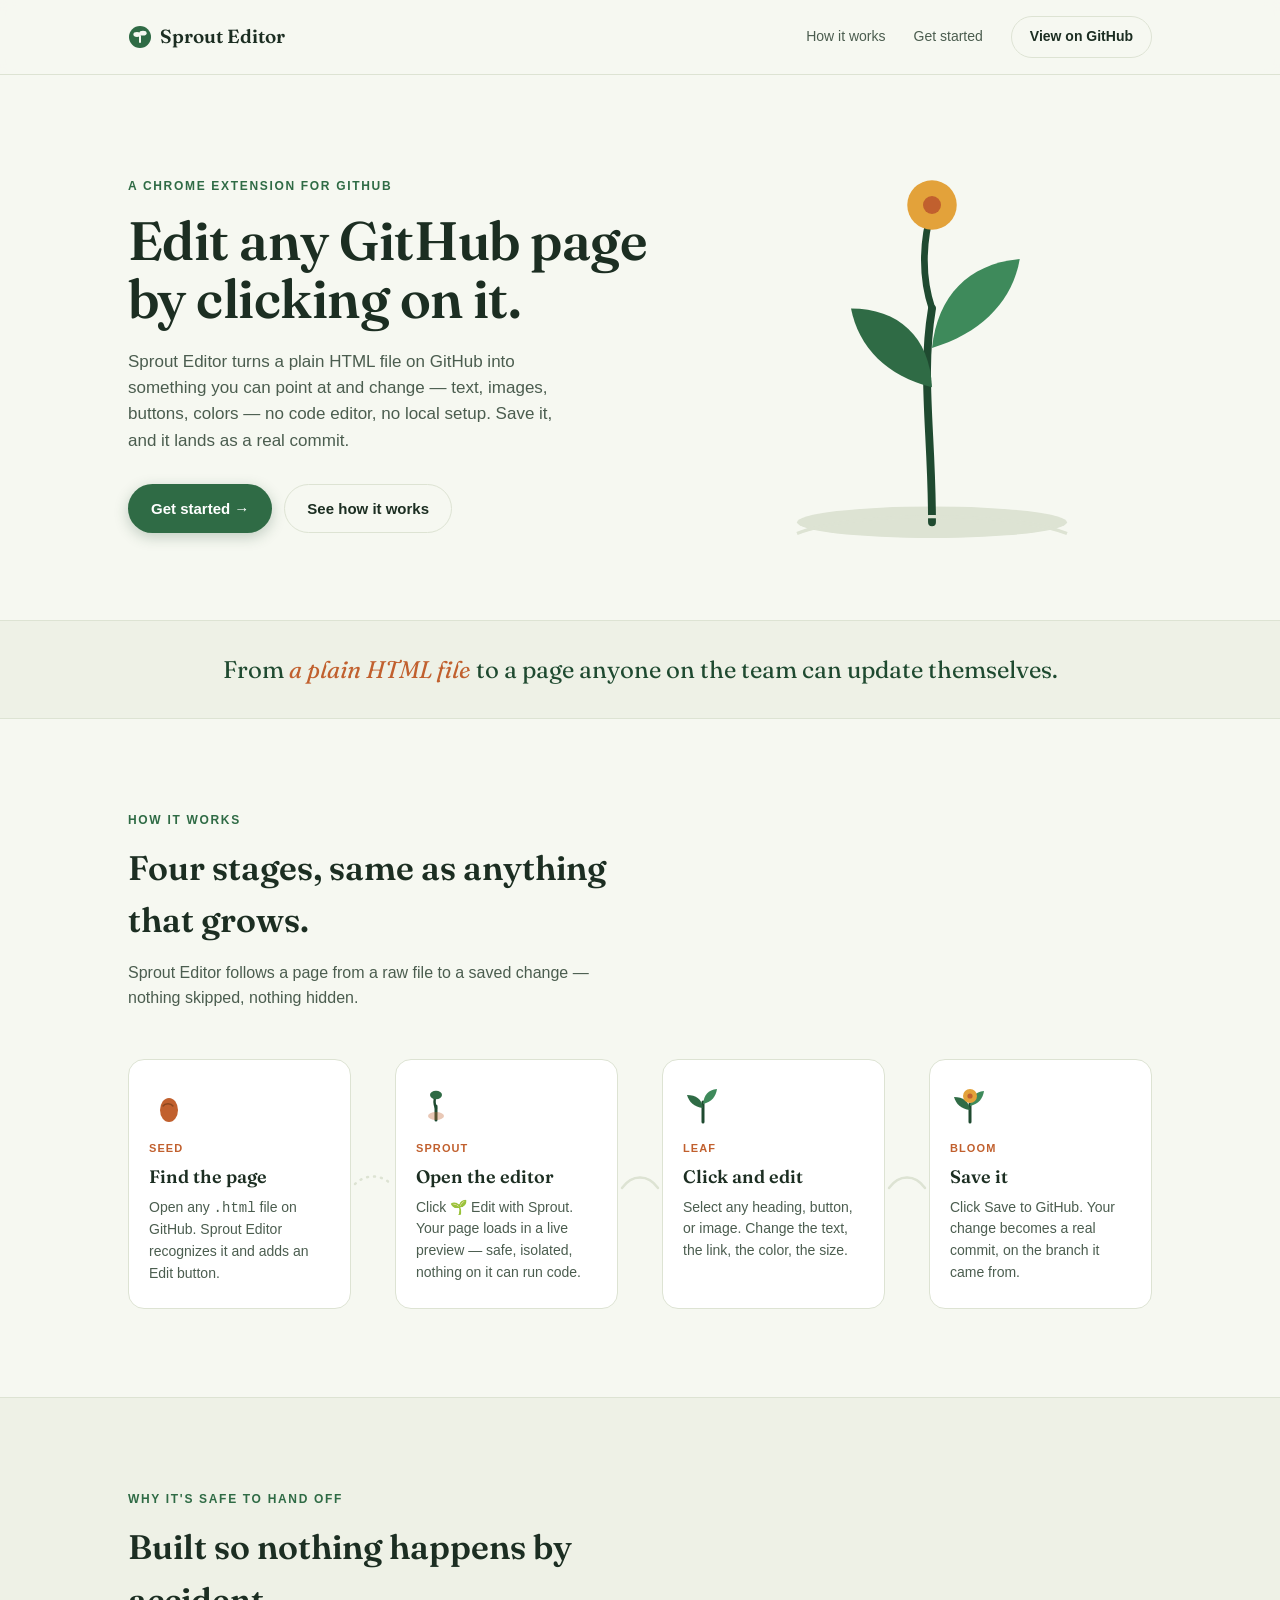
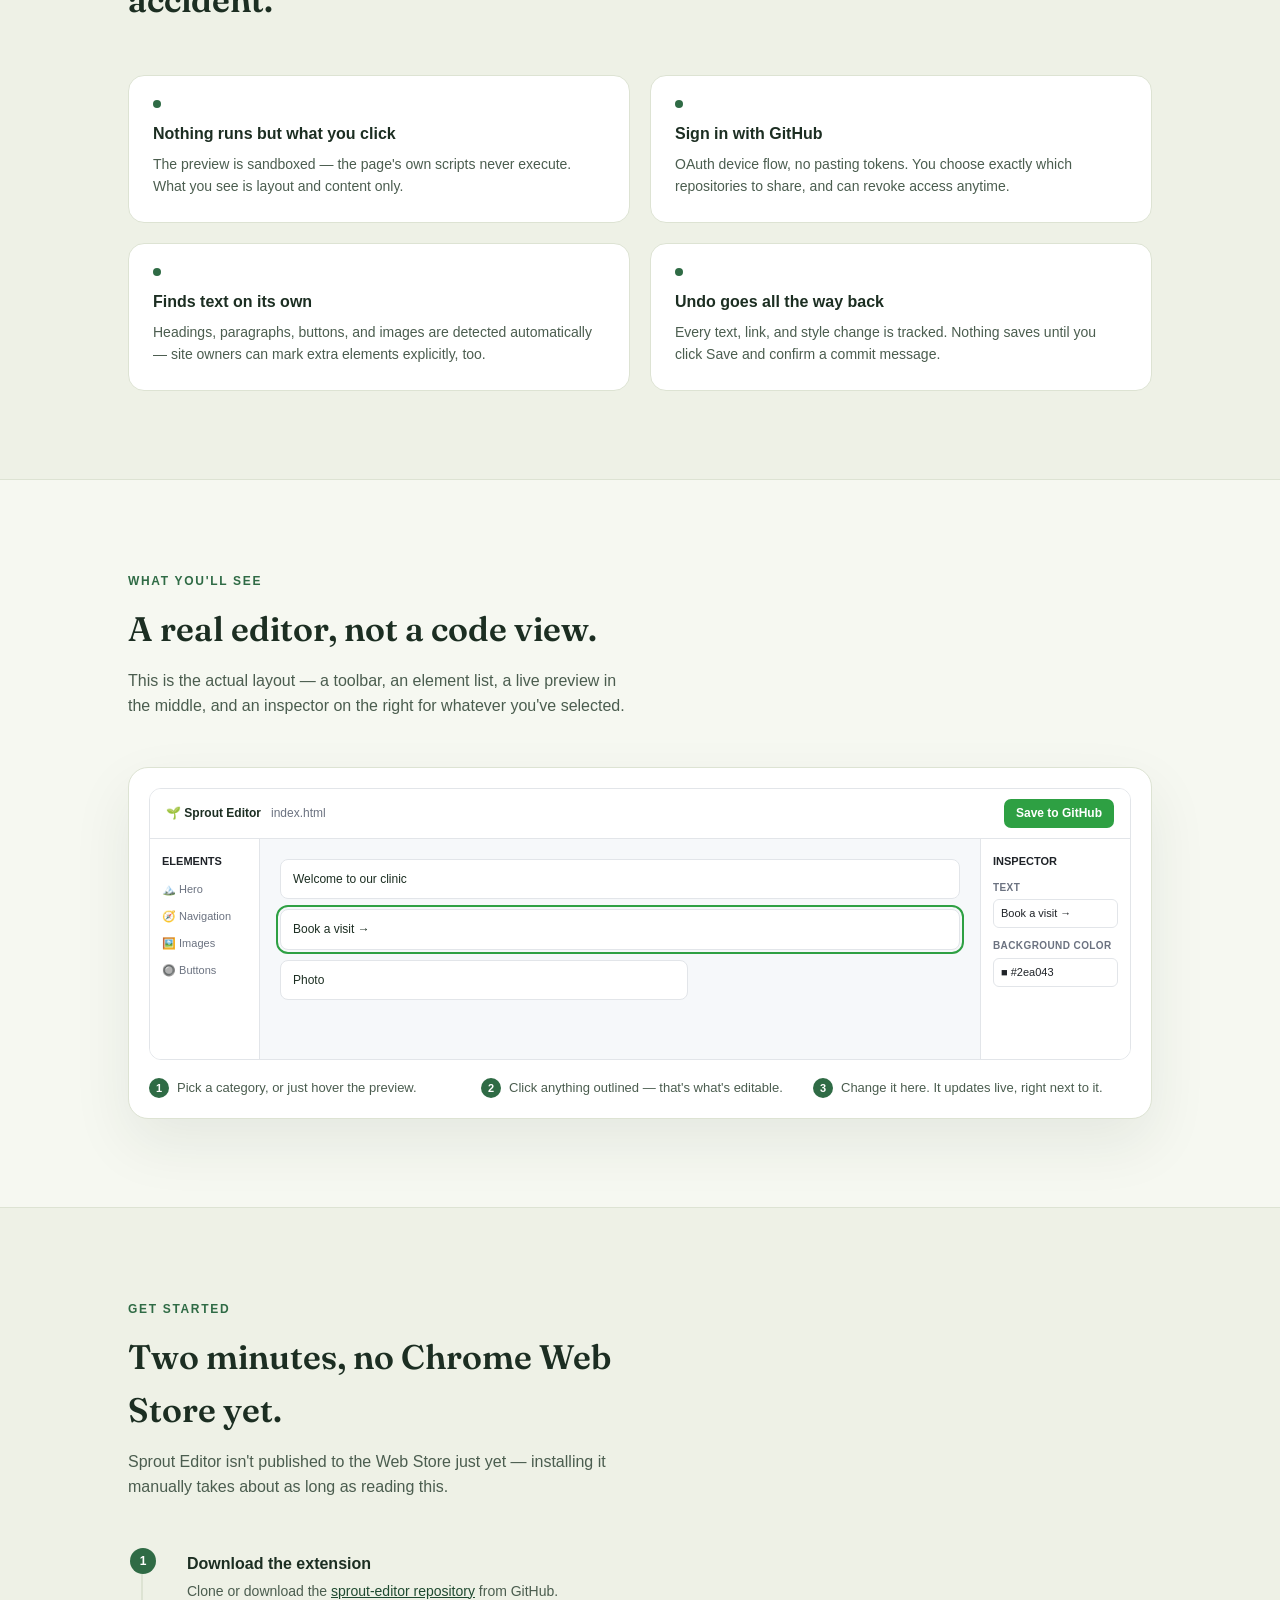
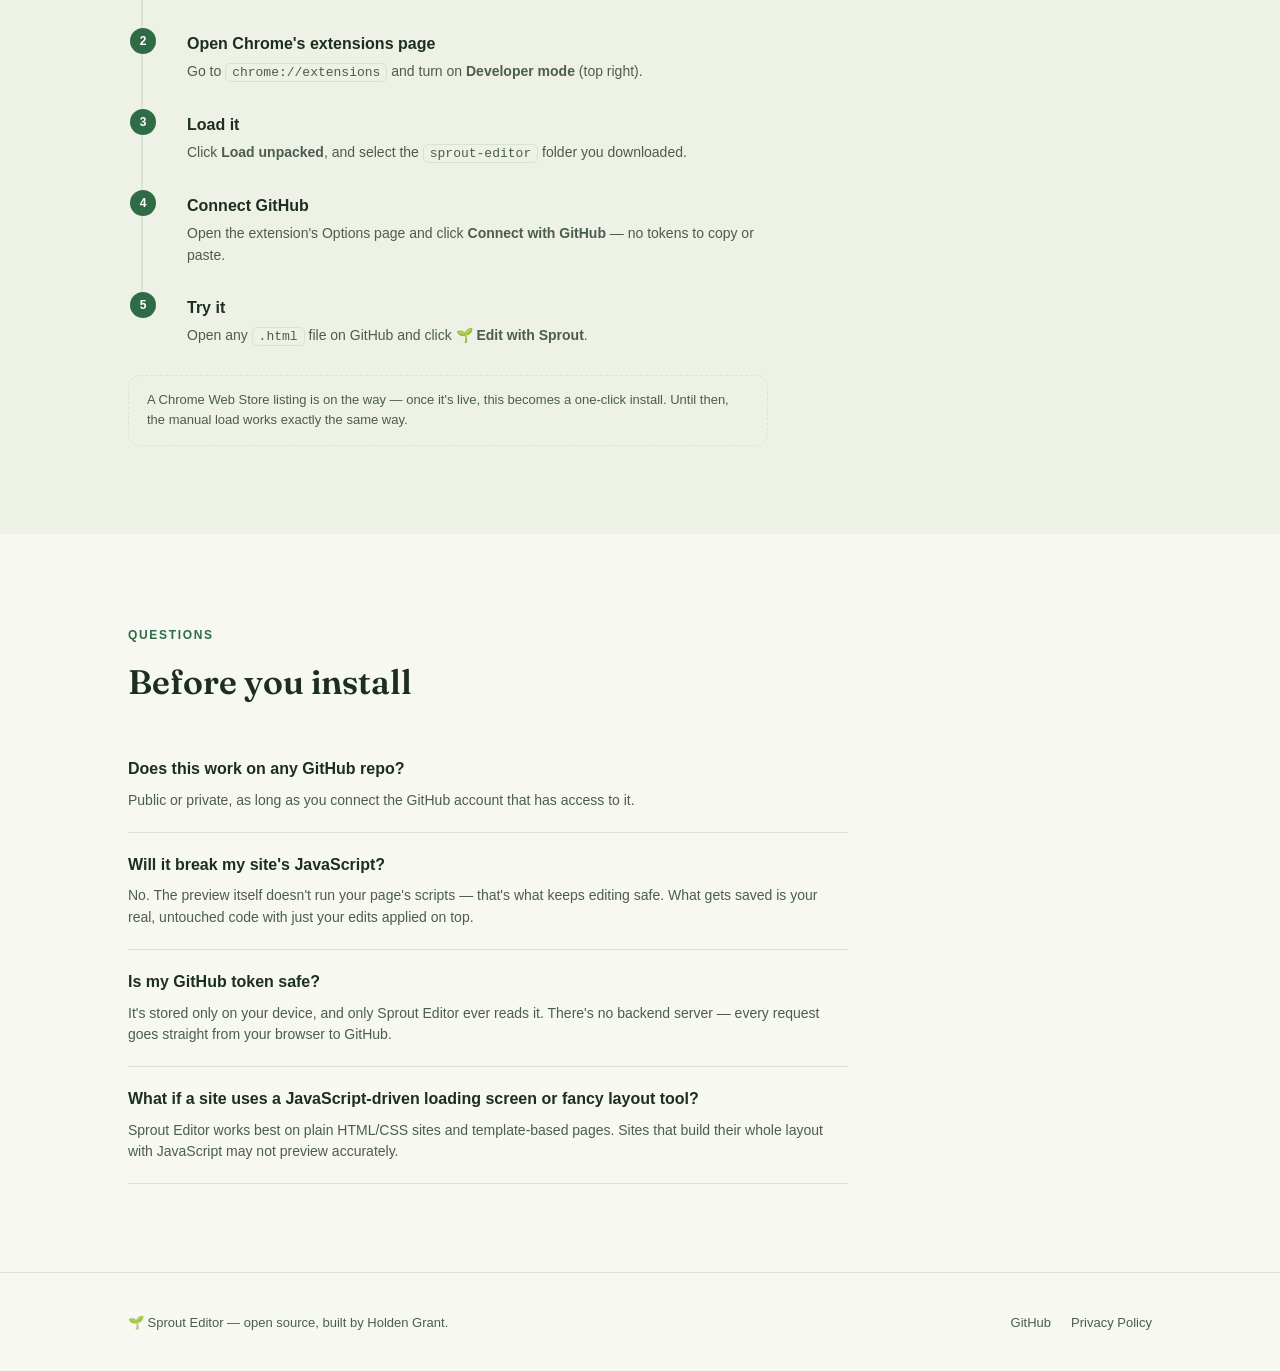
==== docs/index.html @ 5f44f954 "Add marketing/instructions homepage at docs/index.html A one-page site for the extension itself, bec" ====
<!doctype html>
<html lang="en">
<head>
<meta charset="utf-8" />
<meta name="viewport" content="width=device-width, initial-scale=1" />
<title>Sprout Editor — Edit any GitHub site by clicking on it</title>
<meta name="description" content="Sprout Editor is a Chrome extension that adds a visual, point-and-click editor to GitHub HTML files. No code editor, no local setup — click text, swap images, save as a commit." />
<link rel="icon" href="assets/icons/icon48.png" />
<link rel="preconnect" href="https://fonts.googleapis.com">
<link rel="preconnect" href="https://fonts.gstatic.com" crossorigin>
<link href="https://fonts.googleapis.com/css2?family=Fraunces:ital,opsz,wght@0,9..144,400;0,9..144,600;1,9..144,500&amp;display=swap" rel="stylesheet">
<style>
  :root {
    --paper: #F6F8F1;
    --paper-deep: #EEF1E6;
    --card: #FFFFFF;
    --ink: #1C2E22;
    --ink-soft: #4B5D4F;
    --moss: #2F6B45;
    --moss-deep: #1F4A30;
    --terracotta: #C1602E;
    --marigold: #E3A23A;
    --line: #DDE3D3;
    --radius: 16px;
    --serif: "Fraunces", ui-serif, Georgia, serif;
    --sans: -apple-system, BlinkMacSystemFont, "Segoe UI", Roboto, Helvetica, Arial, sans-serif;
  }

  * { box-sizing: border-box; }

  html { scroll-behavior: smooth; }

  body {
    margin: 0;
    background: var(--paper);
    color: var(--ink);
    font-family: var(--sans);
    line-height: 1.55;
    -webkit-font-smoothing: antialiased;
  }

  img, svg { max-width: 100%; display: block; }

  a { color: inherit; }

  .wrap {
    max-width: 1080px;
    margin: 0 auto;
    padding: 0 28px;
  }

  h1, h2, h3 { font-family: var(--serif); font-weight: 600; margin: 0; color: var(--ink); }

  .eyebrow {
    font-family: var(--sans);
    font-size: 12px;
    font-weight: 700;
    letter-spacing: 0.14em;
    text-transform: uppercase;
    color: var(--moss);
  }

  .btn {
    display: inline-flex;
    align-items: center;
    gap: 8px;
    padding: 12px 22px;
    border-radius: 999px;
    font-size: 15px;
    font-weight: 600;
    text-decoration: none;
    border: 1px solid transparent;
    transition: transform 0.15s ease, filter 0.15s ease;
  }
  .btn:hover { transform: translateY(-1px); }
  .btn--primary { background: var(--moss); color: #fff; box-shadow: 0 4px 14px rgba(31,74,48,0.25); }
  .btn--primary:hover { filter: brightness(1.07); }
  .btn--ghost { background: transparent; color: var(--ink); border-color: var(--line); }
  .btn--ghost:hover { border-color: var(--moss); color: var(--moss-deep); }

  /* ---------- Nav ---------- */

  nav {
    position: sticky;
    top: 0;
    z-index: 20;
    background: rgba(246, 248, 241, 0.88);
    backdrop-filter: blur(8px);
    border-bottom: 1px solid var(--line);
  }
  nav .wrap {
    display: flex;
    align-items: center;
    justify-content: space-between;
    padding-top: 16px;
    padding-bottom: 16px;
  }
  .wordmark {
    font-family: var(--serif);
    font-weight: 600;
    font-size: 19px;
    text-decoration: none;
    color: var(--ink);
    display: flex;
    align-items: center;
    gap: 8px;
  }
  .nav-links {
    display: flex;
    align-items: center;
    gap: 28px;
    font-size: 14px;
    font-weight: 500;
  }
  .nav-links a:not(.btn) { text-decoration: none; color: var(--ink-soft); }
  .nav-links a:not(.btn):hover { color: var(--moss-deep); }
  .nav-links .btn { padding: 9px 18px; font-size: 14px; }

  /* ---------- Hero ---------- */

  .hero {
    padding: 76px 0 64px;
  }
  .hero .wrap {
    display: grid;
    grid-template-columns: 1.1fr 0.9fr;
    gap: 48px;
    align-items: center;
  }
  .hero h1 {
    font-size: clamp(34px, 4.6vw, 54px);
    line-height: 1.08;
    margin: 14px 0 20px;
    letter-spacing: -0.01em;
  }
  .hero p.lede {
    font-size: 17px;
    color: var(--ink-soft);
    max-width: 46ch;
    margin: 0 0 30px;
  }
  .hero-actions { display: flex; gap: 12px; flex-wrap: wrap; }

  .hero-art {
    position: relative;
    display: flex;
    align-items: center;
    justify-content: center;
  }
  .hero-art svg { width: 100%; height: auto; max-width: 360px; }

  @media (prefers-reduced-motion: no-preference) {
    .hero-sway { animation: sway 6s ease-in-out infinite alternate; transform-origin: 50% 92%; }
  }
  @keyframes sway {
    from { transform: rotate(-1.5deg); }
    to   { transform: rotate(1.5deg); }
  }

  /* ---------- Promise strip ---------- */

  .promise {
    border-top: 1px solid var(--line);
    border-bottom: 1px solid var(--line);
    background: var(--paper-deep);
  }
  .promise .wrap {
    padding: 30px 28px;
    text-align: center;
    font-family: var(--serif);
    font-size: clamp(18px, 2.4vw, 24px);
    color: var(--moss-deep);
  }
  .promise em { font-style: italic; color: var(--terracotta); }

  /* ---------- Section shell ---------- */

  section { padding: 88px 0; }
  .section-head { max-width: 56ch; margin-bottom: 48px; }
  .section-head h2 { font-size: clamp(26px, 3.2vw, 34px); margin: 10px 0 14px; }
  .section-head p { color: var(--ink-soft); font-size: 16px; margin: 0; }

  /* ---------- Growth stages ---------- */

  .stages {
    display: flex;
    align-items: stretch;
    gap: 0;
  }
  .stage-card {
    flex: 1;
    background: var(--card);
    border: 1px solid var(--line);
    border-radius: var(--radius);
    padding: 26px 20px 24px;
    text-align: left;
    opacity: 0;
    transform: translateY(14px);
    transition: opacity 0.5s ease, transform 0.5s ease;
  }
  .stage-card.is-visible { opacity: 1; transform: translateY(0); }
  .stage-icon { width: 40px; height: 40px; margin-bottom: 14px; }
  .stage-label {
    font-size: 11px;
    font-weight: 700;
    letter-spacing: 0.1em;
    text-transform: uppercase;
    color: var(--terracotta);
    margin-bottom: 6px;
  }
  .stage-card h3 { font-size: 18px; margin-bottom: 6px; }
  .stage-card p { font-size: 14px; color: var(--ink-soft); margin: 0; }
  .sprig { flex: 0 0 auto; width: 44px; display: flex; align-items: center; justify-content: center; }
  .sprig svg { width: 40px; height: 32px; }

  @media (max-width: 860px) {
    .stages { flex-direction: column; }
    .sprig { width: auto; height: 32px; }
    .sprig svg { transform: rotate(90deg); width: 28px; height: 22px; margin: 0 auto; }
  }

  /* ---------- Feature grid ---------- */

  .features {
    display: grid;
    grid-template-columns: repeat(2, 1fr);
    gap: 20px;
  }
  .feature {
    background: var(--card);
    border: 1px solid var(--line);
    border-radius: var(--radius);
    padding: 24px;
  }
  .feature h3 { font-size: 16px; margin-bottom: 8px; font-family: var(--sans); font-weight: 700; }
  .feature p { font-size: 14px; color: var(--ink-soft); margin: 0; }
  .feature .dot { width: 8px; height: 8px; border-radius: 50%; background: var(--moss); margin-bottom: 14px; }

  @media (max-width: 700px) { .features { grid-template-columns: 1fr; } }

  /* ---------- Product diagram (uses the REAL product's own colors) ---------- */

  .diagram-shell {
    background: var(--card);
    border: 1px solid var(--line);
    border-radius: 20px;
    padding: 20px;
    box-shadow: 0 24px 60px rgba(28,46,34,0.08);
  }
  .diagram {
    --p-green: #2ea043;
    --p-bg: #f6f8fa;
    --p-panel: #ffffff;
    --p-border: #e2e5e9;
    border: 1px solid var(--p-border);
    border-radius: 12px;
    overflow: hidden;
    font-family: var(--sans);
  }
  .diagram-toolbar {
    display: flex;
    align-items: center;
    justify-content: space-between;
    padding: 10px 16px;
    background: var(--p-panel);
    border-bottom: 1px solid var(--p-border);
    font-size: 12px;
  }
  .diagram-toolbar .brand { font-weight: 700; }
  .diagram-toolbar .save {
    background: var(--p-green);
    color: #fff;
    padding: 5px 12px;
    border-radius: 7px;
    font-weight: 600;
  }
  .diagram-body { display: grid; grid-template-columns: 110px 1fr 150px; min-height: 220px; }
  .diagram-col { padding: 14px 12px; font-size: 11px; }
  .diagram-sidebar { background: var(--p-panel); border-right: 1px solid var(--p-border); color: #6b7280; }
  .diagram-sidebar .item { padding: 5px 0; }
  .diagram-canvas { background: var(--p-bg); position: relative; padding: 20px; }
  .diagram-canvas .block { background: #fff; border-radius: 8px; padding: 10px 12px; font-size: 12px; margin-bottom: 10px; border: 1px solid var(--p-border); }
  .diagram-canvas .selected { outline: 2px solid var(--p-green); outline-offset: 2px; }
  .diagram-inspector { background: var(--p-panel); border-left: 1px solid var(--p-border); color: #374151; }
  .diagram-inspector .field-label { font-weight: 700; font-size: 10px; margin: 10px 0 4px; text-transform: uppercase; letter-spacing: 0.04em; color: #6b7280; }
  .diagram-inspector .field { border: 1px solid var(--p-border); border-radius: 6px; padding: 5px 7px; font-size: 11px; color: #1f2328; }

  .callouts { margin-top: 18px; display: grid; grid-template-columns: repeat(3, 1fr); gap: 14px; }
  .callout { font-size: 13px; color: var(--ink-soft); }
  .callout .num {
    display: inline-flex; align-items: center; justify-content: center;
    width: 20px; height: 20px; border-radius: 50%;
    background: var(--moss); color: #fff; font-size: 11px; font-weight: 700;
    margin-right: 8px;
  }

  @media (max-width: 760px) {
    .diagram-body { grid-template-columns: 1fr; }
    .diagram-sidebar, .diagram-inspector { display: none; }
    .callouts { grid-template-columns: 1fr; }
  }

  /* ---------- Get started ---------- */

  .steps { counter-reset: step; list-style: none; margin: 0; padding: 0; max-width: 640px; }
  .steps li {
    counter-increment: step;
    position: relative;
    padding: 4px 0 26px 44px;
    border-left: 2px solid var(--line);
    margin-left: 13px;
  }
  .steps li:last-child { border-left-color: transparent; padding-bottom: 0; }
  .steps li::before {
    content: counter(step);
    position: absolute;
    left: -13px;
    top: 0;
    width: 26px;
    height: 26px;
    border-radius: 50%;
    background: var(--moss);
    color: #fff;
    font-size: 12px;
    font-weight: 700;
    display: flex;
    align-items: center;
    justify-content: center;
  }
  .steps h3 { font-size: 16px; font-family: var(--sans); font-weight: 700; margin-bottom: 4px; }
  .steps p { margin: 0; font-size: 14px; color: var(--ink-soft); }
  .steps code {
    background: var(--paper-deep);
    border: 1px solid var(--line);
    padding: 1px 6px;
    border-radius: 5px;
    font-size: 13px;
  }
  .note {
    margin-top: 28px;
    padding: 14px 18px;
    background: var(--paper-deep);
    border: 1px dashed var(--line);
    border-radius: 12px;
    font-size: 13px;
    color: var(--ink-soft);
    max-width: 640px;
  }

  /* ---------- FAQ ---------- */

  .faq { max-width: 720px; }
  .faq-item { border-bottom: 1px solid var(--line); padding: 20px 0; }
  .faq-item:first-child { padding-top: 0; }
  .faq-item h3 { font-size: 16px; font-family: var(--sans); font-weight: 700; margin-bottom: 8px; }
  .faq-item p { margin: 0; font-size: 14px; color: var(--ink-soft); }

  /* ---------- Footer ---------- */

  footer { border-top: 1px solid var(--line); padding: 40px 0; }
  footer .wrap {
    display: flex;
    align-items: center;
    justify-content: space-between;
    flex-wrap: wrap;
    gap: 16px;
    font-size: 13px;
    color: var(--ink-soft);
  }
  footer a { text-decoration: none; }
  footer a:hover { color: var(--moss-deep); }
  .footer-links { display: flex; gap: 20px; }

  @media (max-width: 860px) {
    .hero .wrap { grid-template-columns: 1fr; }
    .hero-art { order: -1; }
    .hero-art svg { max-width: 220px; }
  }
</style>
</head>
<body>

<nav>
  <div class="wrap">
    <a class="wordmark" href="#top">
      <svg width="24" height="24" viewBox="0 0 24 24" fill="none"><circle cx="12" cy="12" r="11" fill="#2F6B45"/><path d="M12 17V11" stroke="#F6F8F1" stroke-width="2" stroke-linecap="round"/><ellipse cx="9" cy="9.5" rx="3.6" ry="2.4" fill="#F6F8F1"/><ellipse cx="15" cy="8.2" rx="3.6" ry="2.4" fill="#F6F8F1"/></svg>
      Sprout Editor
    </a>
    <div class="nav-links">
      <a href="#how">How it works</a>
      <a href="#start">Get started</a>
      <a class="btn btn--ghost" href="https://github.com/HoldenGrant/sprout-editor" target="_blank" rel="noopener">View on GitHub</a>
    </div>
  </div>
</nav>

<header class="hero" id="top">
  <div class="wrap">
    <div>
      <span class="eyebrow">A Chrome extension for GitHub</span>
      <h1>Edit any GitHub page by clicking on it.</h1>
      <p class="lede">Sprout Editor turns a plain HTML file on GitHub into something you can point at and change — text, images, buttons, colors — no code editor, no local setup. Save it, and it lands as a real commit.</p>
      <div class="hero-actions">
        <a class="btn btn--primary" href="#start">Get started →</a>
        <a class="btn btn--ghost" href="#how">See how it works</a>
      </div>
    </div>
    <div class="hero-art" aria-hidden="true">
      <svg class="hero-sway" viewBox="0 0 320 360" fill="none" xmlns="http://www.w3.org/2000/svg">
        <ellipse cx="160" cy="330" rx="120" ry="14" fill="#DDE3D3"/>
        <path d="M160 330 C160 250 150 200 160 140" stroke="#1F4A30" stroke-width="7" stroke-linecap="round"/>
        <path d="M160 210 C120 200 95 175 88 140 C130 140 158 165 160 210Z" fill="#2F6B45"/>
        <path d="M160 175 C205 162 232 132 238 96 C193 100 165 128 160 175Z" fill="#3E8A5B"/>
        <path d="M160 140 C150 110 152 78 160 52" stroke="#1F4A30" stroke-width="6" stroke-linecap="round"/>
        <circle cx="160" cy="48" r="22" fill="#E3A23A"/>
        <circle cx="160" cy="48" r="8" fill="#C1602E"/>
        <path d="M40 340 C90 320 230 320 280 340" stroke="#DDE3D3" stroke-width="3" fill="none"/>
      </svg>
    </div>
  </div>
</header>

<div class="promise">
  <div class="wrap">From <em>a plain HTML file</em> to a page anyone on the team can update themselves.</div>
</div>

<section id="how">
  <div class="wrap">
    <div class="section-head">
      <span class="eyebrow">How it works</span>
      <h2>Four stages, same as anything that grows.</h2>
      <p>Sprout Editor follows a page from a raw file to a saved change — nothing skipped, nothing hidden.</p>
    </div>

    <div class="stages" id="stagesRow">
      <div class="stage-card">
        <svg class="stage-icon" viewBox="0 0 40 40" fill="none"><ellipse cx="20" cy="24" rx="9" ry="12" fill="#C1602E"/><path d="M14 20c2-3 8-3 10 0" stroke="#8C471F" stroke-width="1.4" stroke-linecap="round"/></svg>
        <div class="stage-label">Seed</div>
        <h3>Find the page</h3>
        <p>Open any <code>.html</code> file on GitHub. Sprout Editor recognizes it and adds an Edit button.</p>
      </div>

      <div class="sprig" aria-hidden="true"><svg viewBox="0 0 40 32"><path d="M2 16c10-10 26-10 36 0" stroke="#DDE3D3" stroke-width="2.5" fill="none" stroke-dasharray="1 6" stroke-linecap="round"/></svg></div>

      <div class="stage-card">
        <svg class="stage-icon" viewBox="0 0 40 40" fill="none"><path d="M20 34V20" stroke="#1F4A30" stroke-width="3" stroke-linecap="round"/><path d="M20 22c-3-6-1-11 0-14" stroke="#1F4A30" stroke-width="2.5" stroke-linecap="round" fill="none"/><ellipse cx="20" cy="9" rx="6" ry="4.2" fill="#2F6B45"/><ellipse cx="20" cy="30" rx="8" ry="4" fill="#C1602E" opacity="0.35"/></svg>
        <div class="stage-label">Sprout</div>
        <h3>Open the editor</h3>
        <p>Click 🌱 Edit with Sprout. Your page loads in a live preview — safe, isolated, nothing on it can run code.</p>
      </div>

      <div class="sprig" aria-hidden="true"><svg viewBox="0 0 40 32"><path d="M2 20c10-14 26-14 36 0" stroke="#DDE3D3" stroke-width="2.5" fill="none" stroke-linecap="round"/></svg></div>

      <div class="stage-card">
        <svg class="stage-icon" viewBox="0 0 40 40" fill="none"><path d="M20 36V16" stroke="#1F4A30" stroke-width="3" stroke-linecap="round"/><path d="M20 22c-9-1-14-6-16-13 9 0 15 4 16 13Z" fill="#2F6B45"/><path d="M20 18c9-2 13-8 14-15 -9 1-13 6-14 15Z" fill="#3E8A5B"/></svg>
        <div class="stage-label">Leaf</div>
        <h3>Click and edit</h3>
        <p>Select any heading, button, or image. Change the text, the link, the color, the size.</p>
      </div>

      <div class="sprig" aria-hidden="true"><svg viewBox="0 0 40 32"><path d="M2 20c10-14 26-14 36 0" stroke="#DDE3D3" stroke-width="2.5" fill="none" stroke-linecap="round"/></svg></div>

      <div class="stage-card">
        <svg class="stage-icon" viewBox="0 0 40 40" fill="none"><path d="M20 36V18" stroke="#1F4A30" stroke-width="3" stroke-linecap="round"/><path d="M20 24c-9-1-14-6-16-13 9 0 15 4 16 13Z" fill="#2F6B45"/><path d="M20 20c9-2 13-8 14-15 -9 1-13 6-14 15Z" fill="#3E8A5B"/><circle cx="20" cy="10" r="7" fill="#E3A23A"/><circle cx="20" cy="10" r="2.6" fill="#C1602E"/></svg>
        <div class="stage-label">Bloom</div>
        <h3>Save it</h3>
        <p>Click Save to GitHub. Your change becomes a real commit, on the branch it came from.</p>
      </div>
    </div>
  </div>
</section>

<section id="features" style="background:var(--paper-deep); border-top:1px solid var(--line); border-bottom:1px solid var(--line);">
  <div class="wrap">
    <div class="section-head">
      <span class="eyebrow">Why it's safe to hand off</span>
      <h2>Built so nothing happens by accident.</h2>
    </div>
    <div class="features">
      <div class="feature"><div class="dot"></div><h3>Nothing runs but what you click</h3><p>The preview is sandboxed — the page's own scripts never execute. What you see is layout and content only.</p></div>
      <div class="feature"><div class="dot"></div><h3>Sign in with GitHub</h3><p>OAuth device flow, no pasting tokens. You choose exactly which repositories to share, and can revoke access anytime.</p></div>
      <div class="feature"><div class="dot"></div><h3>Finds text on its own</h3><p>Headings, paragraphs, buttons, and images are detected automatically — site owners can mark extra elements explicitly, too.</p></div>
      <div class="feature"><div class="dot"></div><h3>Undo goes all the way back</h3><p>Every text, link, and style change is tracked. Nothing saves until you click Save and confirm a commit message.</p></div>
    </div>
  </div>
</section>

<section id="diagram">
  <div class="wrap">
    <div class="section-head">
      <span class="eyebrow">What you'll see</span>
      <h2>A real editor, not a code view.</h2>
      <p>This is the actual layout — a toolbar, an element list, a live preview in the middle, and an inspector on the right for whatever you've selected.</p>
    </div>

    <div class="diagram-shell">
      <div class="diagram">
        <div class="diagram-toolbar">
          <span class="brand">🌱 Sprout Editor &nbsp; <span style="color:#6b7280; font-weight:400;">index.html</span></span>
          <span class="save">Save to GitHub</span>
        </div>
        <div class="diagram-body">
          <div class="diagram-col diagram-sidebar">
            <div style="font-weight:700; color:#1f2328; margin-bottom:6px;">ELEMENTS</div>
            <div class="item">🏔️ Hero</div>
            <div class="item">🧭 Navigation</div>
            <div class="item">🖼️ Images</div>
            <div class="item">🔘 Buttons</div>
          </div>
          <div class="diagram-col diagram-canvas">
            <div class="block">Welcome to our clinic</div>
            <div class="block selected">Book a visit →</div>
            <div class="block" style="width:60%;">Photo</div>
          </div>
          <div class="diagram-col diagram-inspector">
            <div style="font-weight:700; color:#1f2328;">INSPECTOR</div>
            <div class="field-label">Text</div>
            <div class="field">Book a visit →</div>
            <div class="field-label">Background color</div>
            <div class="field">■ #2ea043</div>
          </div>
        </div>
      </div>

      <div class="callouts">
        <div class="callout"><span class="num">1</span>Pick a category, or just hover the preview.</div>
        <div class="callout"><span class="num">2</span>Click anything outlined — that's what's editable.</div>
        <div class="callout"><span class="num">3</span>Change it here. It updates live, right next to it.</div>
      </div>
    </div>
  </div>
</section>

<section id="start" style="background:var(--paper-deep); border-top:1px solid var(--line);">
  <div class="wrap">
    <div class="section-head">
      <span class="eyebrow">Get started</span>
      <h2>Two minutes, no Chrome Web Store yet.</h2>
      <p>Sprout Editor isn't published to the Web Store just yet — installing it manually takes about as long as reading this.</p>
    </div>

    <ol class="steps">
      <li>
        <h3>Download the extension</h3>
        <p>Clone or download the <a href="https://github.com/HoldenGrant/sprout-editor" target="_blank" rel="noopener" style="color:var(--moss-deep);">sprout-editor repository</a> from GitHub.</p>
      </li>
      <li>
        <h3>Open Chrome's extensions page</h3>
        <p>Go to <code>chrome://extensions</code> and turn on <strong>Developer mode</strong> (top right).</p>
      </li>
      <li>
        <h3>Load it</h3>
        <p>Click <strong>Load unpacked</strong>, and select the <code>sprout-editor</code> folder you downloaded.</p>
      </li>
      <li>
        <h3>Connect GitHub</h3>
        <p>Open the extension's Options page and click <strong>Connect with GitHub</strong> — no tokens to copy or paste.</p>
      </li>
      <li>
        <h3>Try it</h3>
        <p>Open any <code>.html</code> file on GitHub and click <strong>🌱 Edit with Sprout</strong>.</p>
      </li>
    </ol>

    <div class="note">A Chrome Web Store listing is on the way — once it's live, this becomes a one-click install. Until then, the manual load works exactly the same way.</div>
  </div>
</section>

<section id="faq">
  <div class="wrap">
    <div class="section-head">
      <span class="eyebrow">Questions</span>
      <h2>Before you install</h2>
    </div>
    <div class="faq">
      <div class="faq-item"><h3>Does this work on any GitHub repo?</h3><p>Public or private, as long as you connect the GitHub account that has access to it.</p></div>
      <div class="faq-item"><h3>Will it break my site's JavaScript?</h3><p>No. The preview itself doesn't run your page's scripts — that's what keeps editing safe. What gets saved is your real, untouched code with just your edits applied on top.</p></div>
      <div class="faq-item"><h3>Is my GitHub token safe?</h3><p>It's stored only on your device, and only Sprout Editor ever reads it. There's no backend server — every request goes straight from your browser to GitHub.</p></div>
      <div class="faq-item"><h3>What if a site uses a JavaScript-driven loading screen or fancy layout tool?</h3><p>Sprout Editor works best on plain HTML/CSS sites and template-based pages. Sites that build their whole layout with JavaScript may not preview accurately.</p></div>
    </div>
  </div>
</section>

<footer>
  <div class="wrap">
    <span>🌱 Sprout Editor — open source, built by <a href="https://github.com/HoldenGrant" target="_blank" rel="noopener">Holden Grant</a>.</span>
    <div class="footer-links">
      <a href="https://github.com/HoldenGrant/sprout-editor" target="_blank" rel="noopener">GitHub</a>
      <a href="webstore/privacy-policy.html">Privacy Policy</a>
    </div>
  </div>
</footer>

<script>
  // Stagger the growth-stage cards in as they scroll into view. Respects
  // reduced-motion by just... not needing to do anything extra — the CSS
  // transition duration is short enough (0.5s) that we don't gate this
  // separately, but we do skip the stagger delay entirely if requested.
  const stageCards = document.querySelectorAll('.stage-card');
  const reduceMotion = window.matchMedia('(prefers-reduced-motion: reduce)').matches;

  const observer = new IntersectionObserver((entries) => {
    entries.forEach((entry, i) => {
      if (entry.isIntersecting) {
        const delay = reduceMotion ? 0 : i * 90;
        setTimeout(() => entry.target.classList.add('is-visible'), delay);
        observer.unobserve(entry.target);
      }
    });
  }, { threshold: 0.15 });

  stageCards.forEach((card) => observer.observe(card));
</script>

</body>
</html>
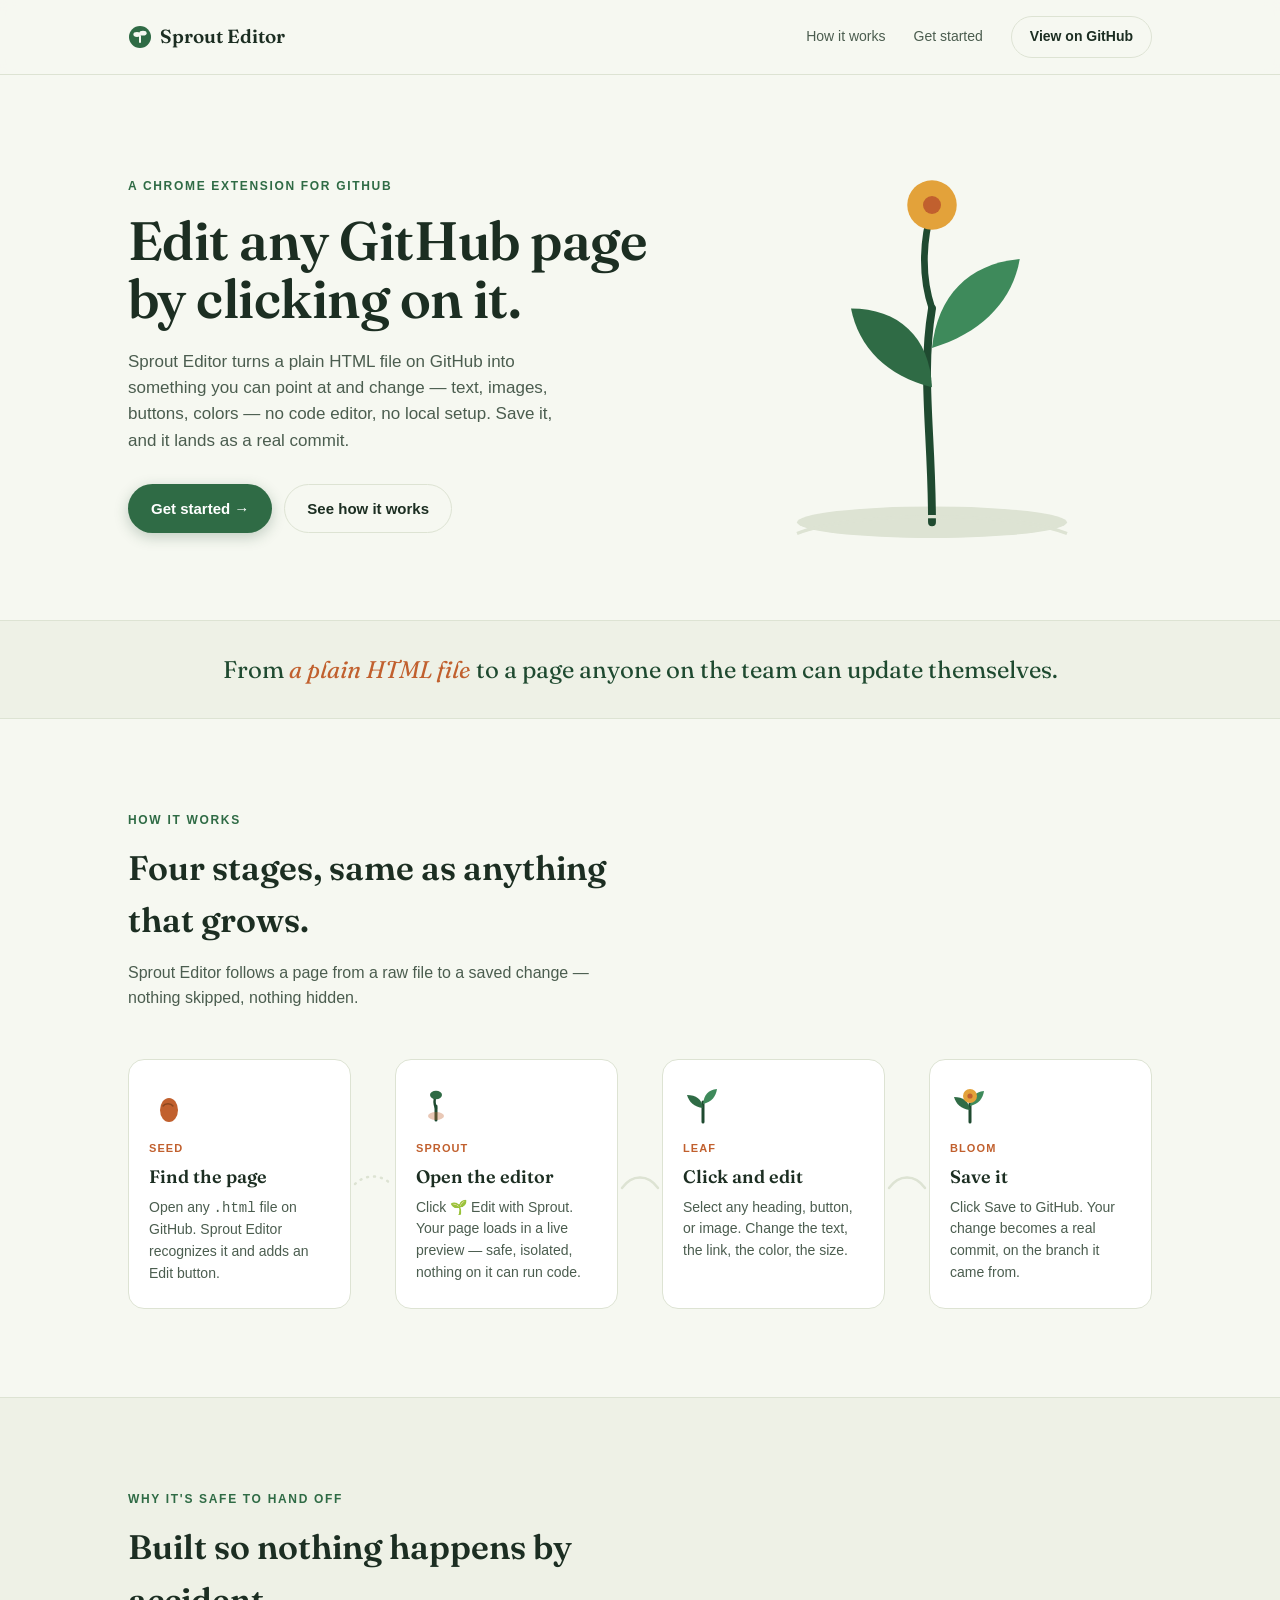
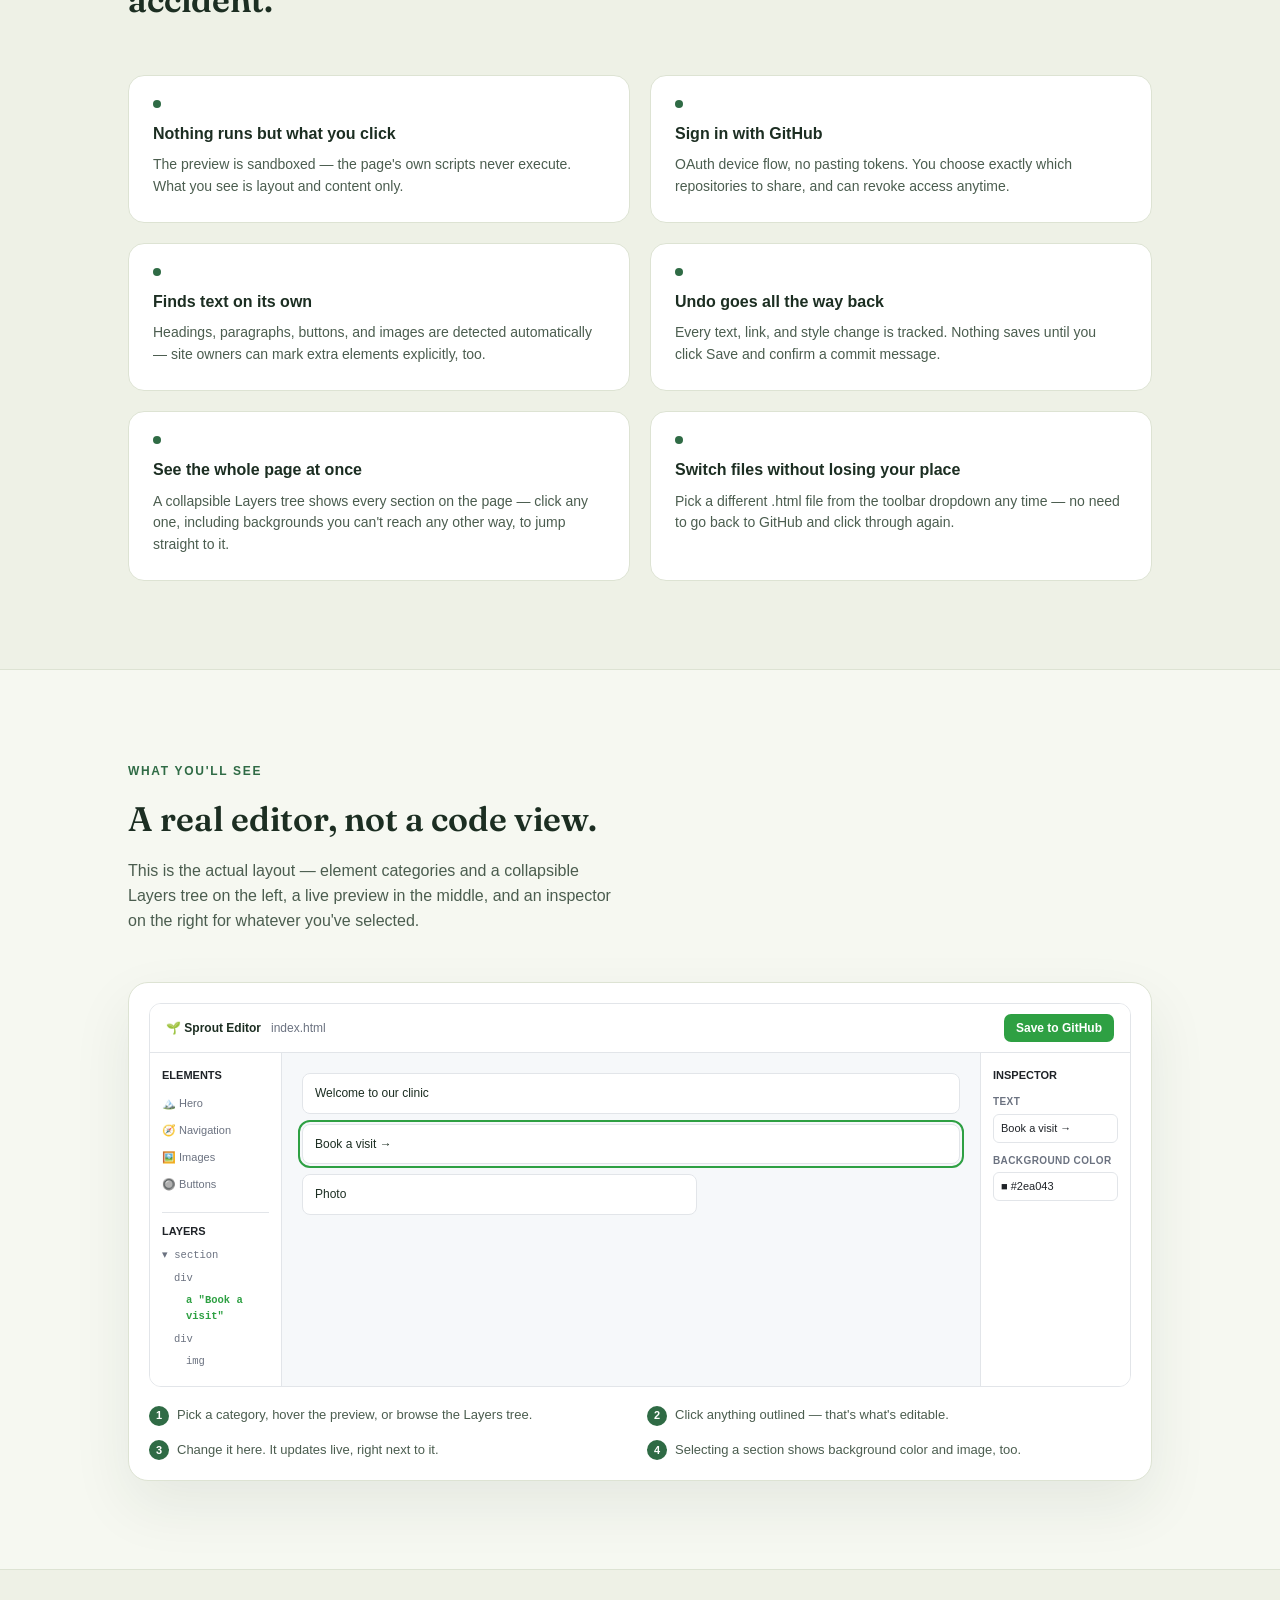
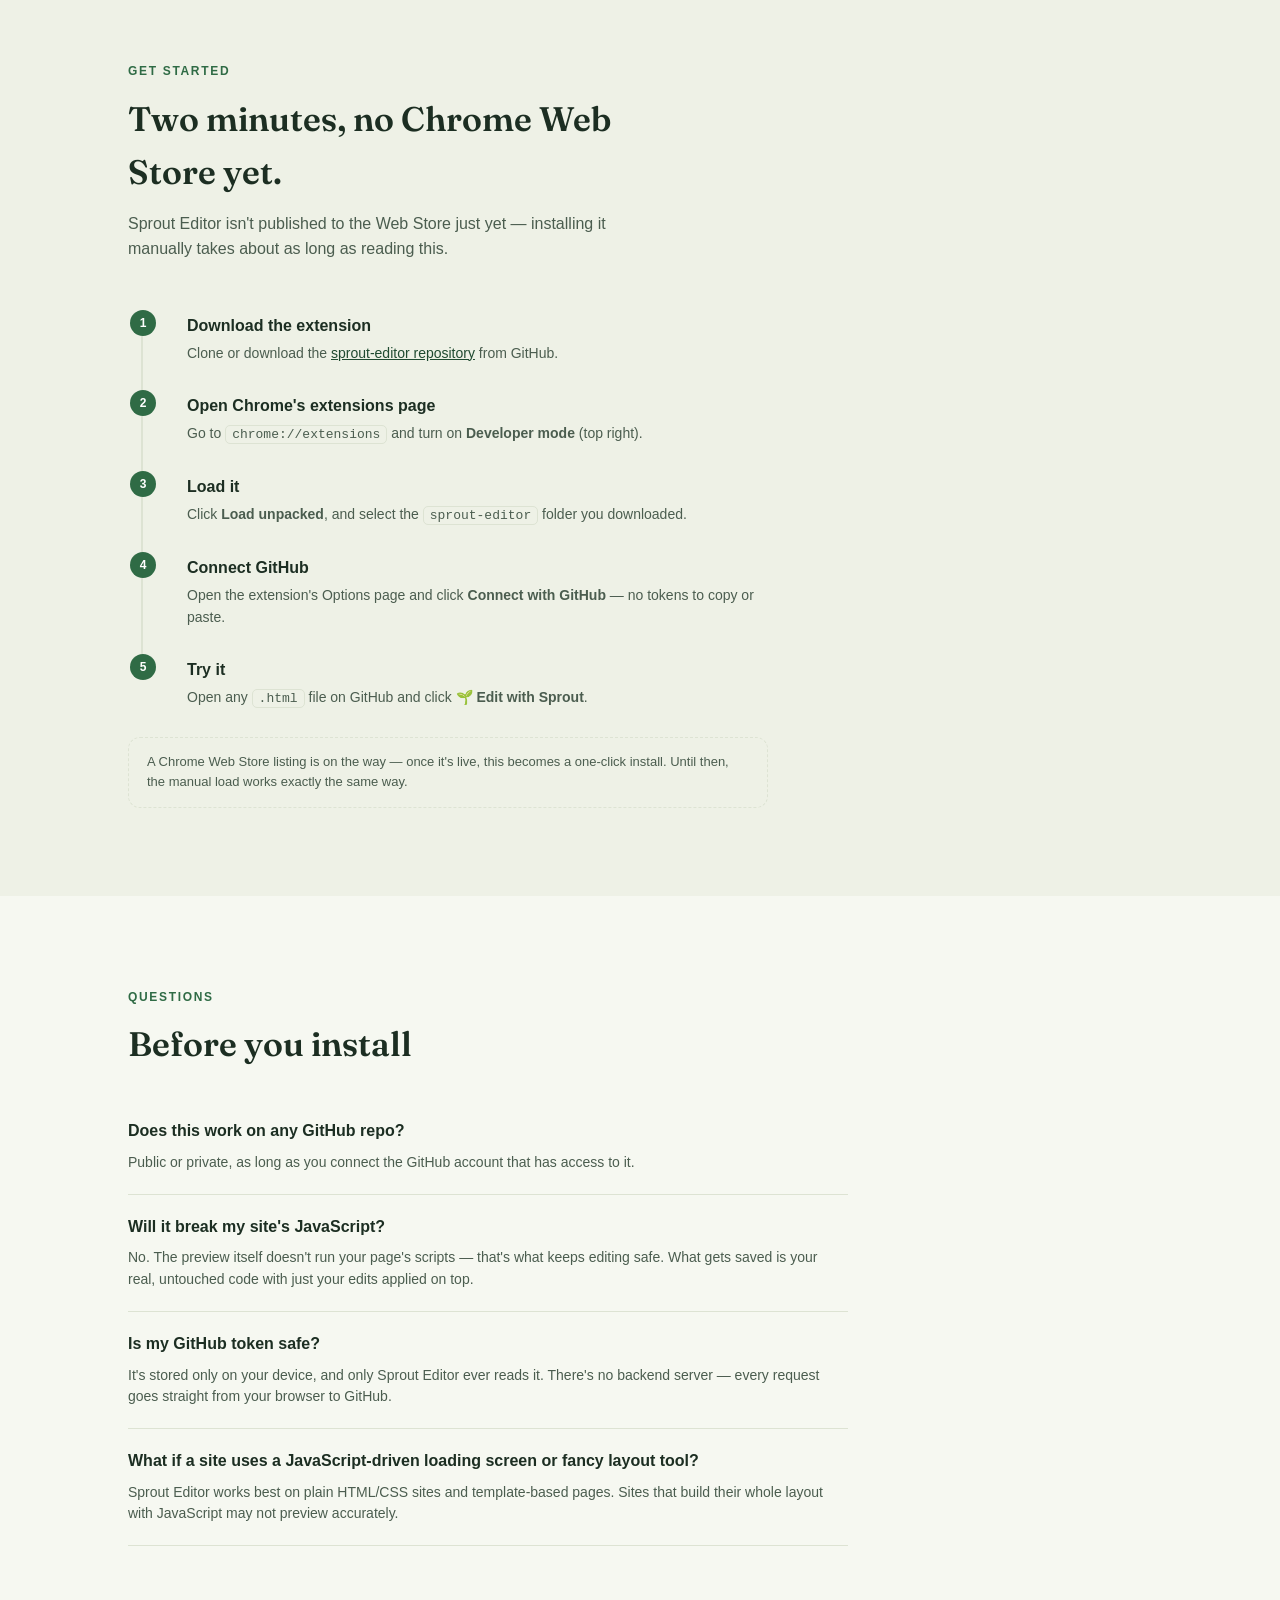
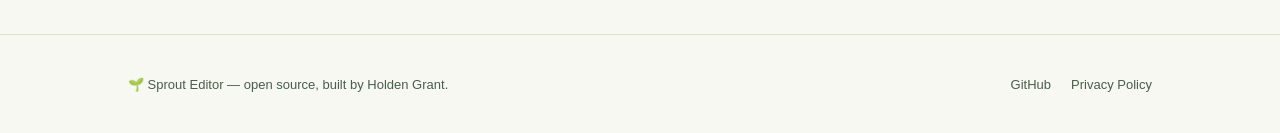
==== commit 257fe24e: "Bring the marketing homepage's product diagram current docs/index.html's 'What you'll see' section s" ====
--- a/docs/index.html
+++ b/docs/index.html
@@ -274,10 +274,13 @@
     border-radius: 7px;
     font-weight: 600;
   }
-  .diagram-body { display: grid; grid-template-columns: 110px 1fr 150px; min-height: 220px; }
+  .diagram-body { display: grid; grid-template-columns: 132px 1fr 150px; min-height: 220px; }
   .diagram-col { padding: 14px 12px; font-size: 11px; }
   .diagram-sidebar { background: var(--p-panel); border-right: 1px solid var(--p-border); color: #6b7280; }
   .diagram-sidebar .item { padding: 5px 0; }
+  .diagram-layers-title { margin: 14px 0 4px; padding-top: 10px; border-top: 1px solid var(--p-border); }
+  .diagram-layer-row { padding: 3px 0; font-family: ui-monospace, SFMono-Regular, monospace; font-size: 10.5px; }
+  .diagram-layer-row.is-active { color: var(--p-green); font-weight: 600; }
   .diagram-canvas { background: var(--p-bg); position: relative; padding: 20px; }
   .diagram-canvas .block { background: #fff; border-radius: 8px; padding: 10px 12px; font-size: 12px; margin-bottom: 10px; border: 1px solid var(--p-border); }
   .diagram-canvas .selected { outline: 2px solid var(--p-green); outline-offset: 2px; }
@@ -285,7 +288,7 @@
   .diagram-inspector .field-label { font-weight: 700; font-size: 10px; margin: 10px 0 4px; text-transform: uppercase; letter-spacing: 0.04em; color: #6b7280; }
   .diagram-inspector .field { border: 1px solid var(--p-border); border-radius: 6px; padding: 5px 7px; font-size: 11px; color: #1f2328; }
 
-  .callouts { margin-top: 18px; display: grid; grid-template-columns: repeat(3, 1fr); gap: 14px; }
+  .callouts { margin-top: 18px; display: grid; grid-template-columns: repeat(2, 1fr); gap: 14px; }
   .callout { font-size: 13px; color: var(--ink-soft); }
   .callout .num {
     display: inline-flex; align-items: center; justify-content: center;
@@ -481,6 +484,8 @@
       <div class="feature"><div class="dot"></div><h3>Sign in with GitHub</h3><p>OAuth device flow, no pasting tokens. You choose exactly which repositories to share, and can revoke access anytime.</p></div>
       <div class="feature"><div class="dot"></div><h3>Finds text on its own</h3><p>Headings, paragraphs, buttons, and images are detected automatically — site owners can mark extra elements explicitly, too.</p></div>
       <div class="feature"><div class="dot"></div><h3>Undo goes all the way back</h3><p>Every text, link, and style change is tracked. Nothing saves until you click Save and confirm a commit message.</p></div>
+      <div class="feature"><div class="dot"></div><h3>See the whole page at once</h3><p>A collapsible Layers tree shows every section on the page — click any one, including backgrounds you can't reach any other way, to jump straight to it.</p></div>
+      <div class="feature"><div class="dot"></div><h3>Switch files without losing your place</h3><p>Pick a different .html file from the toolbar dropdown any time — no need to go back to GitHub and click through again.</p></div>
     </div>
   </div>
 </section>
@@ -490,7 +495,7 @@
     <div class="section-head">
       <span class="eyebrow">What you'll see</span>
       <h2>A real editor, not a code view.</h2>
-      <p>This is the actual layout — a toolbar, an element list, a live preview in the middle, and an inspector on the right for whatever you've selected.</p>
+      <p>This is the actual layout — element categories and a collapsible Layers tree on the left, a live preview in the middle, and an inspector on the right for whatever you've selected.</p>
     </div>
 
     <div class="diagram-shell">
@@ -506,6 +511,13 @@
             <div class="item">🧭 Navigation</div>
             <div class="item">🖼️ Images</div>
             <div class="item">🔘 Buttons</div>
+
+            <div class="diagram-layers-title" style="font-weight:700; color:#1f2328;">LAYERS</div>
+            <div class="diagram-layer-row">▾ section</div>
+            <div class="diagram-layer-row" style="padding-left:12px;">div</div>
+            <div class="diagram-layer-row is-active" style="padding-left:24px;">a "Book a visit"</div>
+            <div class="diagram-layer-row" style="padding-left:12px;">div</div>
+            <div class="diagram-layer-row" style="padding-left:24px;">img</div>
           </div>
           <div class="diagram-col diagram-canvas">
             <div class="block">Welcome to our clinic</div>
@@ -523,9 +535,10 @@
       </div>
 
       <div class="callouts">
-        <div class="callout"><span class="num">1</span>Pick a category, or just hover the preview.</div>
+        <div class="callout"><span class="num">1</span>Pick a category, hover the preview, or browse the Layers tree.</div>
         <div class="callout"><span class="num">2</span>Click anything outlined — that's what's editable.</div>
         <div class="callout"><span class="num">3</span>Change it here. It updates live, right next to it.</div>
+        <div class="callout"><span class="num">4</span>Selecting a section shows background color and image, too.</div>
       </div>
     </div>
   </div>
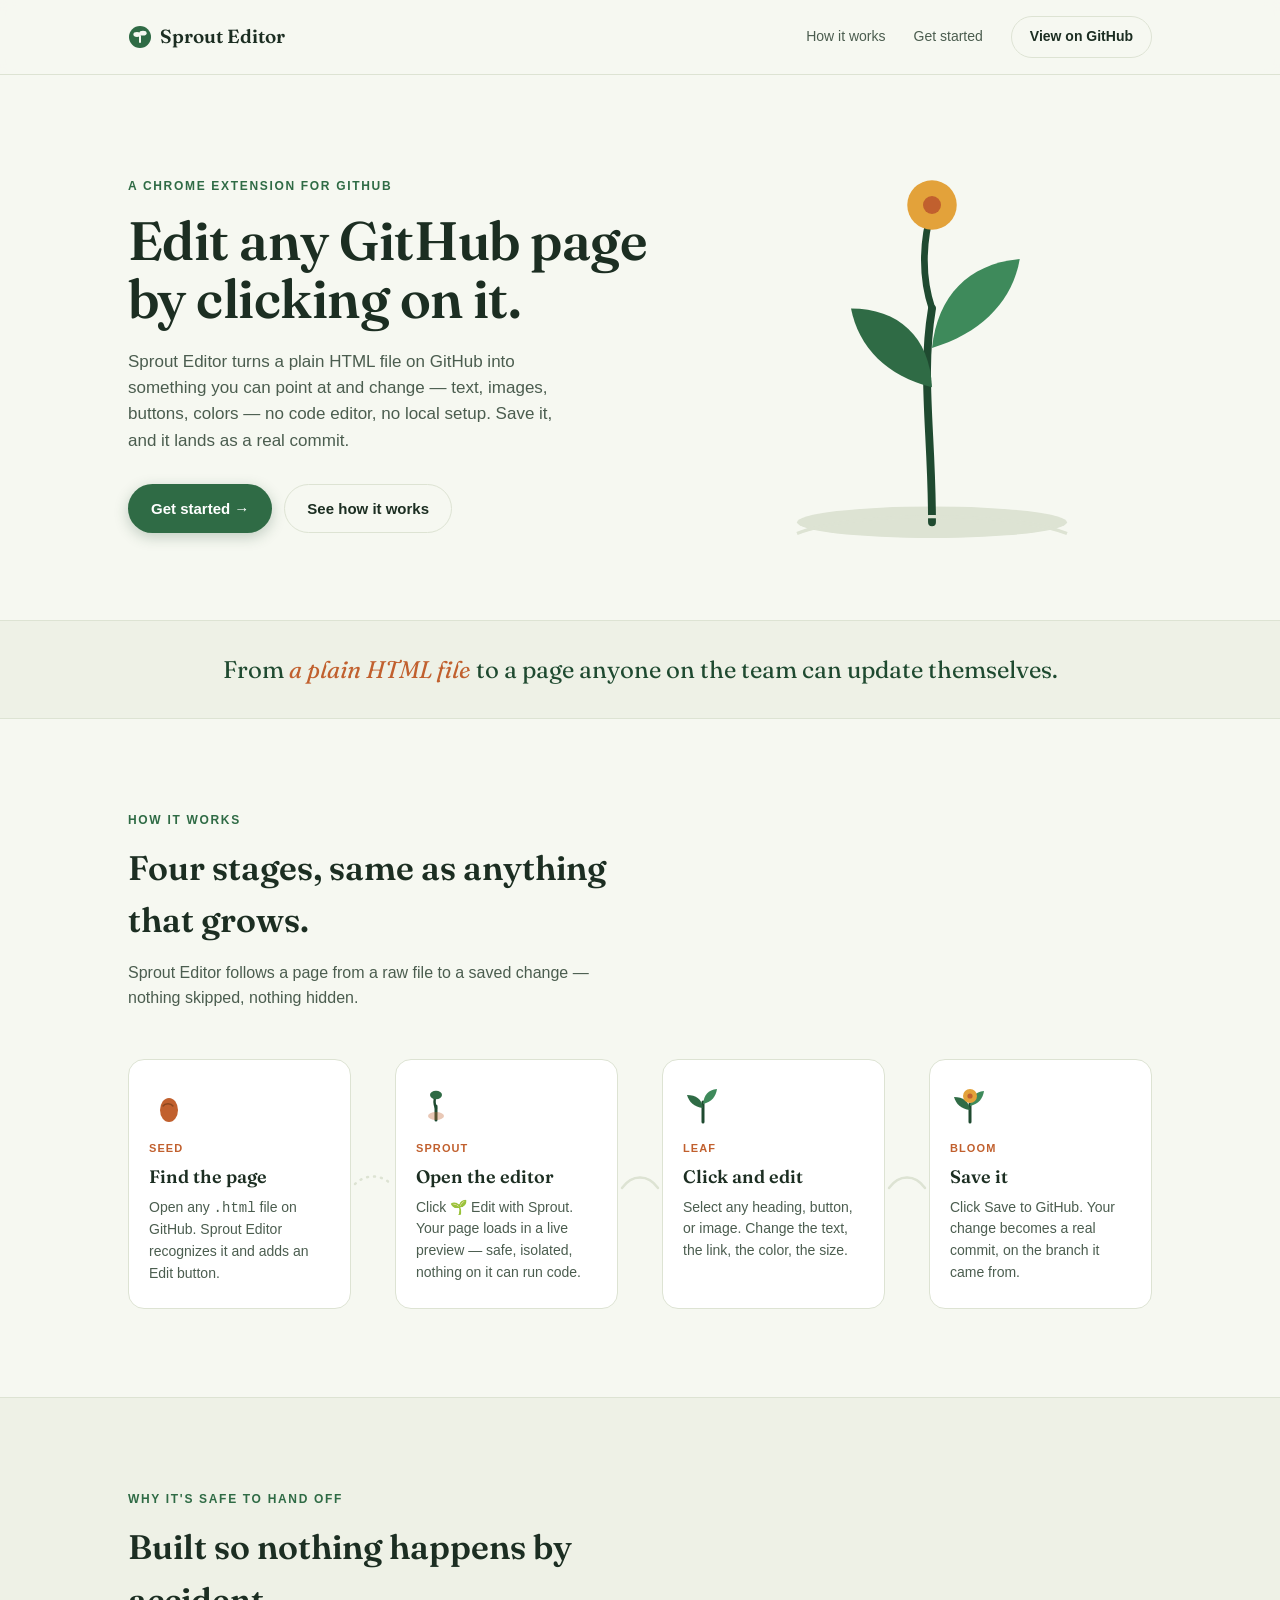
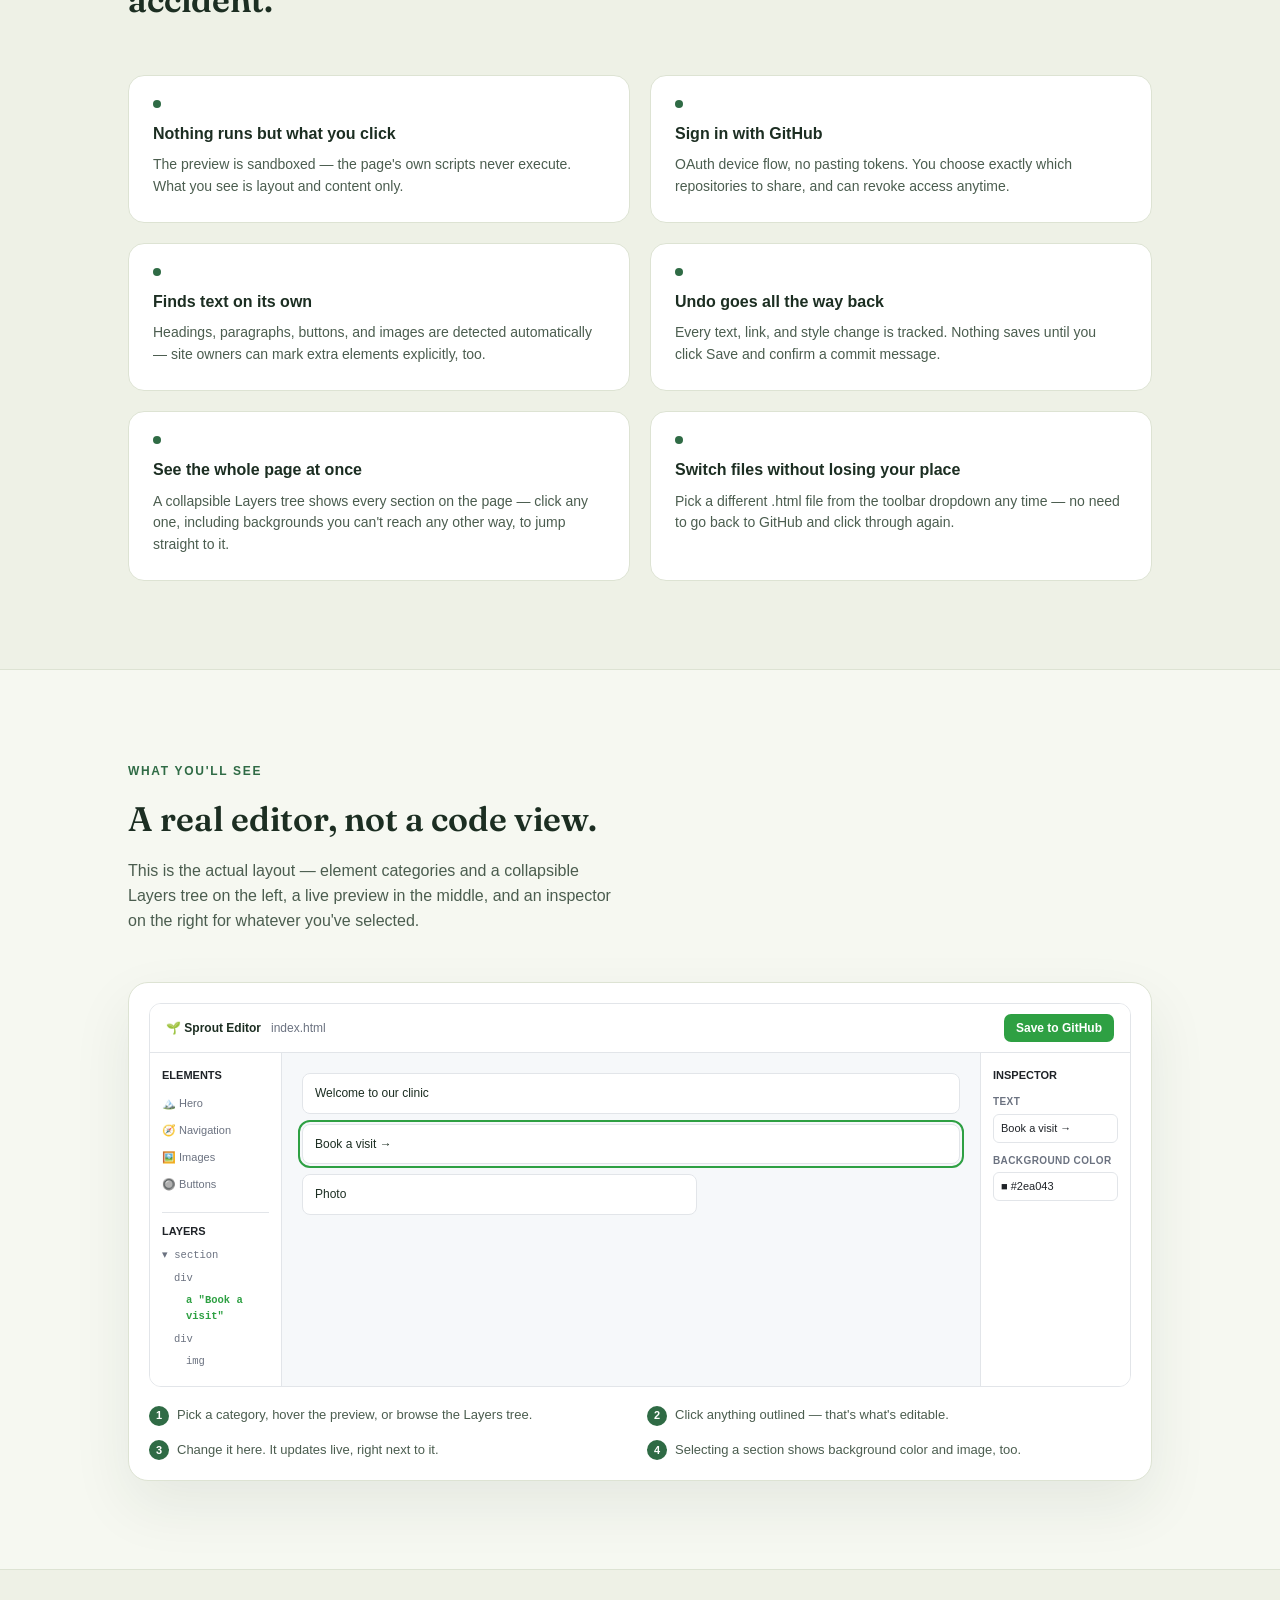
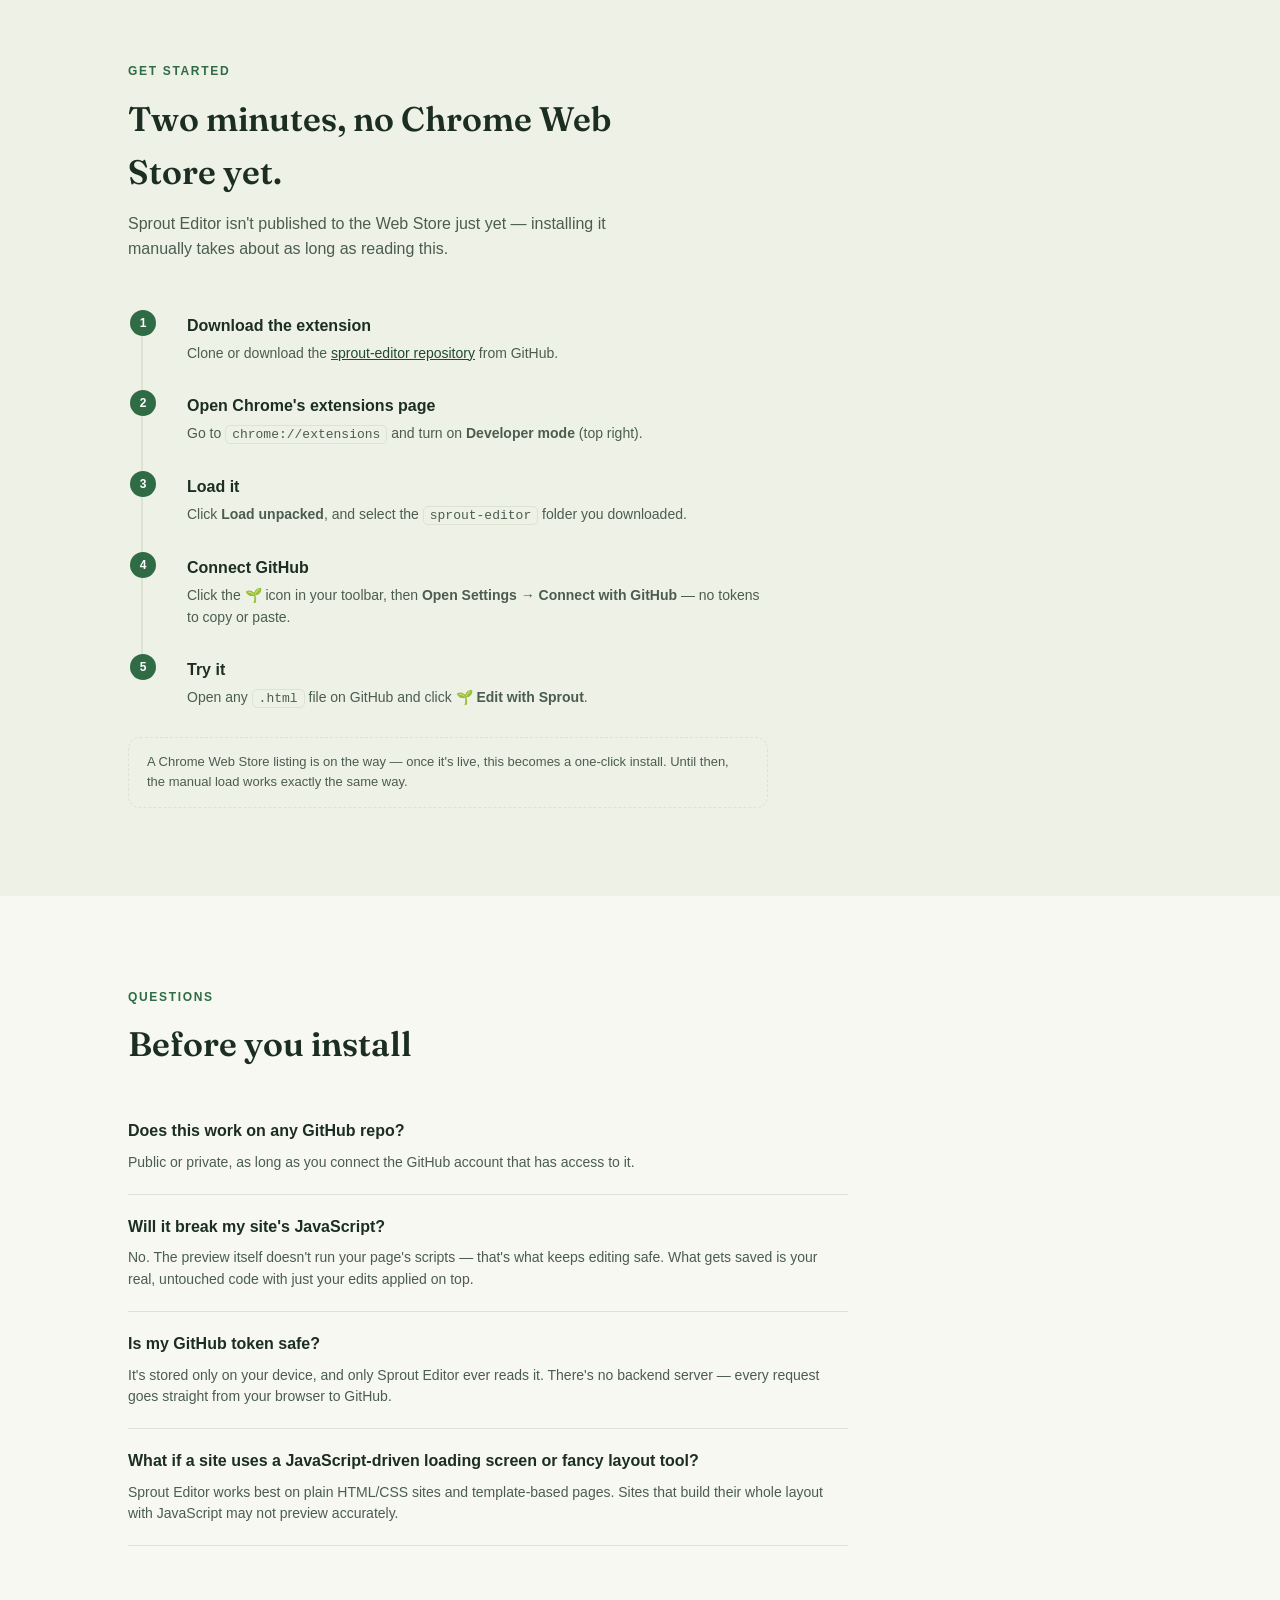
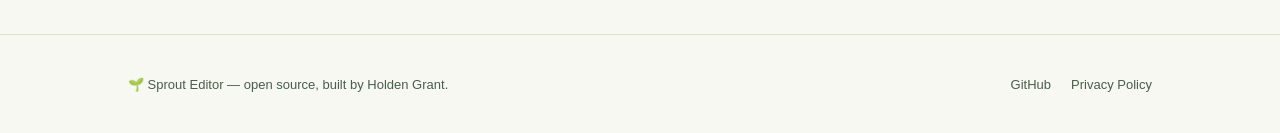
==== commit aa4dad2c: "Document the popup: marketing homepage + type-scale changelog entry - docs/index.html's 'Connect Git" ====
--- a/docs/index.html
+++ b/docs/index.html
@@ -567,7 +567,7 @@
       </li>
       <li>
         <h3>Connect GitHub</h3>
-        <p>Open the extension's Options page and click <strong>Connect with GitHub</strong> — no tokens to copy or paste.</p>
+        <p>Click the 🌱 icon in your toolbar, then <strong>Open Settings</strong> → <strong>Connect with GitHub</strong> — no tokens to copy or paste.</p>
       </li>
       <li>
         <h3>Try it</h3>
